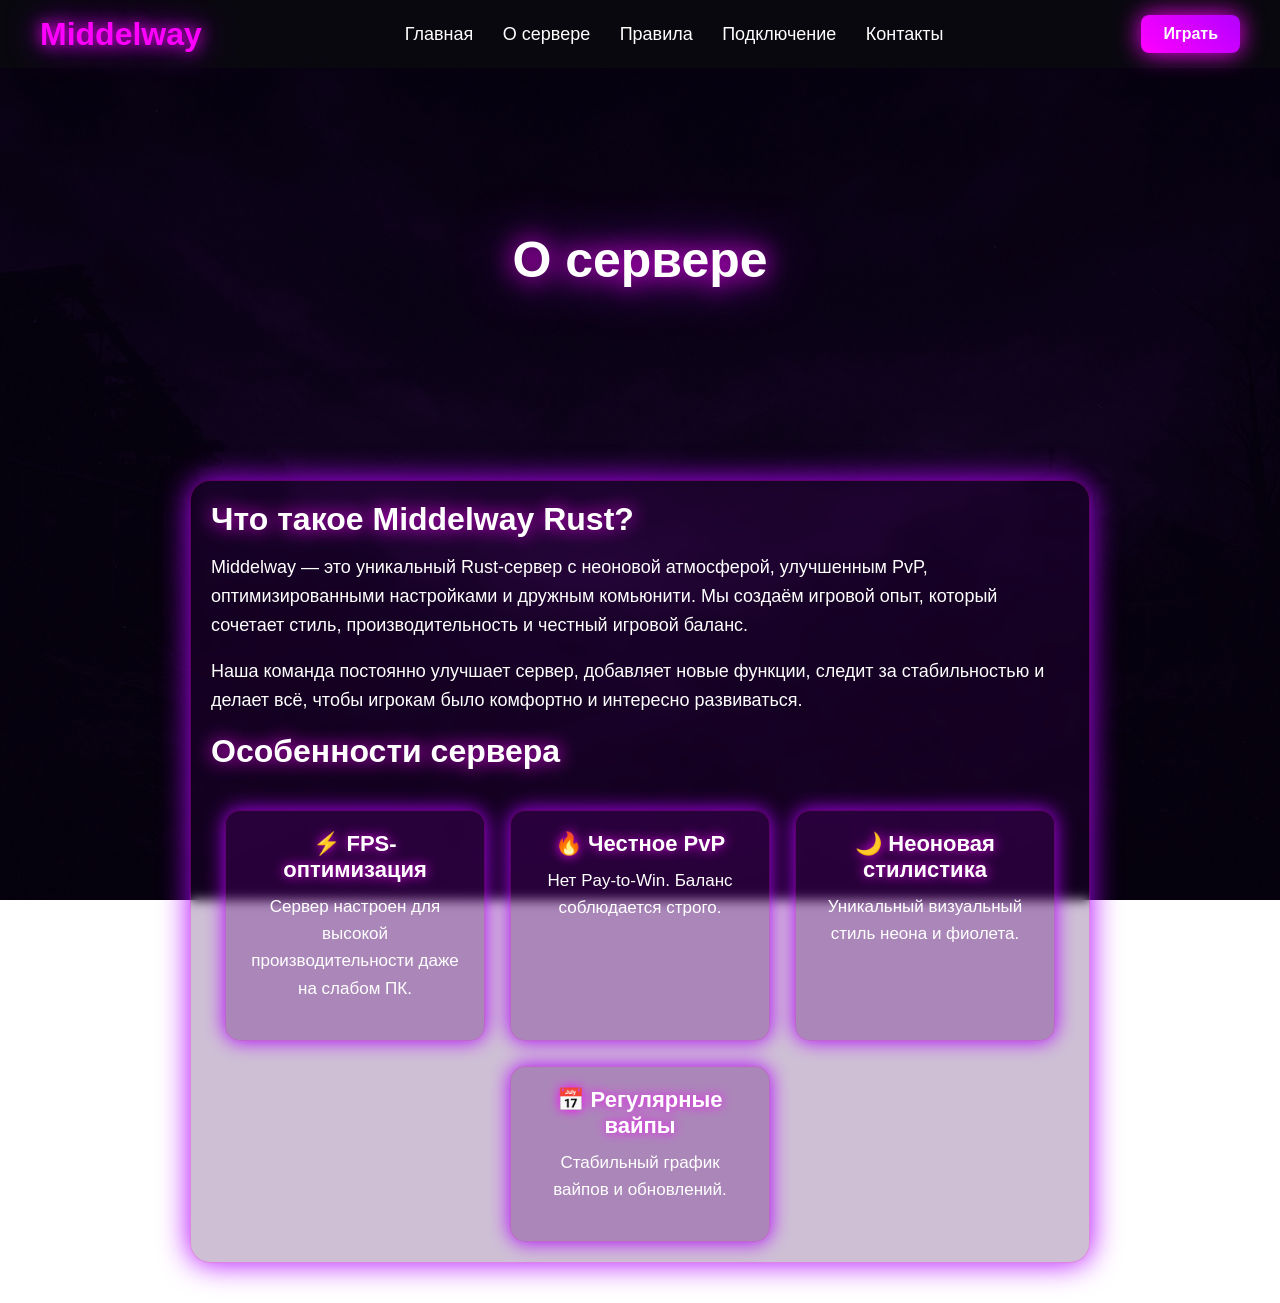
==== about.html @ d52a06a5 "Add files via upload" ====
<!DOCTYPE html>
<html lang="ru">
<head>
<meta charset="UTF-8" />
<meta name="viewport" content="width=device-width, initial-scale=1.0" />
<title>О сервере — Middelway Rust</title>

<style>

* {
    margin: 0;
    padding: 0;
    box-sizing: border-box;
    font-family: "Montserrat", sans-serif;
}

body {
    background: url("images/rust-bg.jpg") center/cover no-repeat fixed;
    color: #fff;
    overflow-x: hidden;
}

body::before {
    content: "";
    position: fixed;
    inset: 0;
    background: rgba(0,0,0,0.55);
    z-index: -1;
}

.header {
    width: 100%;
    padding: 15px 40px;
    display: flex;
    justify-content: space-between;
    align-items: center;
    background: rgba(10, 10, 15, 0.8);
    backdrop-filter: blur(8px);
    position: fixed;
    top: 0;
    z-index: 1000;
}

.logo {
    font-size: 32px;
    font-weight: 700;
    color: #ff00ff;
    text-shadow: 0 0 15px #ff00ff, 0 0 35px #b400ff;
}

#navMenu a {
    margin-left: 25px;
    text-decoration: none;
    color: #fff;
    font-size: 18px;
    transition: 0.3s;
}

#navMenu a:hover {
    color: #ff00ff;
    text-shadow: 0 0 12px #ff00ff;
}

.play-btn {
    padding: 10px 22px;
    background: linear-gradient(45deg, #ff00ff, #b400ff);
    color: #fff;
    border-radius: 8px;
    text-decoration: none;
    font-weight: 700;
    margin-left: 20px;
    transition: 0.3s;
    box-shadow: 0 0 25px #ff00ff;
}

.play-btn:hover {
    background: linear-gradient(45deg, #ff33ff, #cc00ff);
    box-shadow: 0 0 40px #ff00ff;
}

.burger {
    display: none;
    font-size: 32px;
    cursor: pointer;
}

.hero {
    height: 40vh;
    display: flex;
    justify-content: center;
    align-items: center;
    background: transparent;
    margin-top: 80px;
}

.hero h1 {
    font-size: 50px;
    text-shadow: 0 0 25px #ff00ff, 0 0 55px #b400ff;
}

.content {
    max-width: 900px;
    margin: 40px auto;
    padding: 20px;
    background: rgba(60,0,90,0.25);
    border-radius: 20px;
    backdrop-filter: blur(6px);
    border: 1px solid rgba(255,0,255,0.3);
    box-shadow: 0 0 30px #b400ff;
}

.content h2 {
    font-size: 32px;
    margin-bottom: 15px;
    text-shadow: 0 0 18px #ff00ff;
}

.content p {
    font-size: 18px;
    line-height: 1.6;
    margin-bottom: 18px;
}

.features {
    display: flex;
    gap: 25px;
    justify-content: center;
    margin-top: 40px;
    flex-wrap: wrap;
}

.card {
    width: 260px;
    padding: 20px;
    background: rgba(90, 0, 120, 0.3);
    border-radius: 15px;
    border: 1px solid rgba(255,0,255,0.25);
    text-align: center;
    box-shadow: 0 0 20px #b400ff;
    transition: 0.3s;
}

.card:hover {
    box-shadow: 0 0 35px #ff00ff;
    transform: translateY(-5px);
}

.card h3 {
    font-size: 22px;
    margin-bottom: 10px;
    text-shadow: 0 0 12px #ff00ff;
}

.card p {
    font-size: 17px;
}

@media (max-width: 850px) {
    #navMenu { display: none; }
    .burger { display: block; }
}

</style>

<script>
function toggleMenu() {
    const menu = document.getElementById("navMenu");
    menu.style.display = menu.style.display === "flex" ? "none" : "flex";
}
</script>

</head>
<body>

<header class="header">
    <div class="logo">Middelway</div>

    <nav id="navMenu">
    <a href="index.html">Главная</a>
    <a href="about.html">О сервере</a>
    <a href="rules.html">Правила</a>
    <a href="connect.html">Подключение</a>
    <a href="contacts.html">Контакты</a>
</nav>

    <a href="steam://connect/YOUR-IP:PORT" class="play-btn">Играть</a>

    <div class="burger" onclick="toggleMenu()">☰</div>
</header>

<section class="hero">
    <h1>О сервере</h1>
</section>

<div class="content">
    <h2>Что такое Middelway Rust?</h2>
    <p>
        Middelway — это уникальный Rust-сервер с неоновой атмосферой, улучшенным PvP, оптимизированными настройками
        и дружным комьюнити. Мы создаём игровой опыт, который сочетает стиль, производительность и честный игровой баланс.
    </p>

    <p>
        Наша команда постоянно улучшает сервер, добавляет новые функции, следит за стабильностью и делает всё, чтобы
        игрокам было комфортно и интересно развиваться.
    </p>

    <h2>Особенности сервера</h2>

    <div class="features">

        <div class="card">
            <h3>⚡ FPS-оптимизация</h3>
            <p>Сервер настроен для высокой производительности даже на слабом ПК.</p>
        </div>

        <div class="card">
            <h3>🔥 Честное PvP</h3>
            <p>Нет Pay-to-Win. Баланс соблюдается строго.</p>
        </div>

        <div class="card">
            <h3>🌙 Неоновая стилистика</h3>
            <p>Уникальный визуальный стиль неона и фиолета.</p>
        </div>

        <div class="card">
            <h3>📅 Регулярные вайпы</h3>
            <p>Стабильный график вайпов и обновлений.</p>
        </div>

    </div>
</div>

</body>
</html>
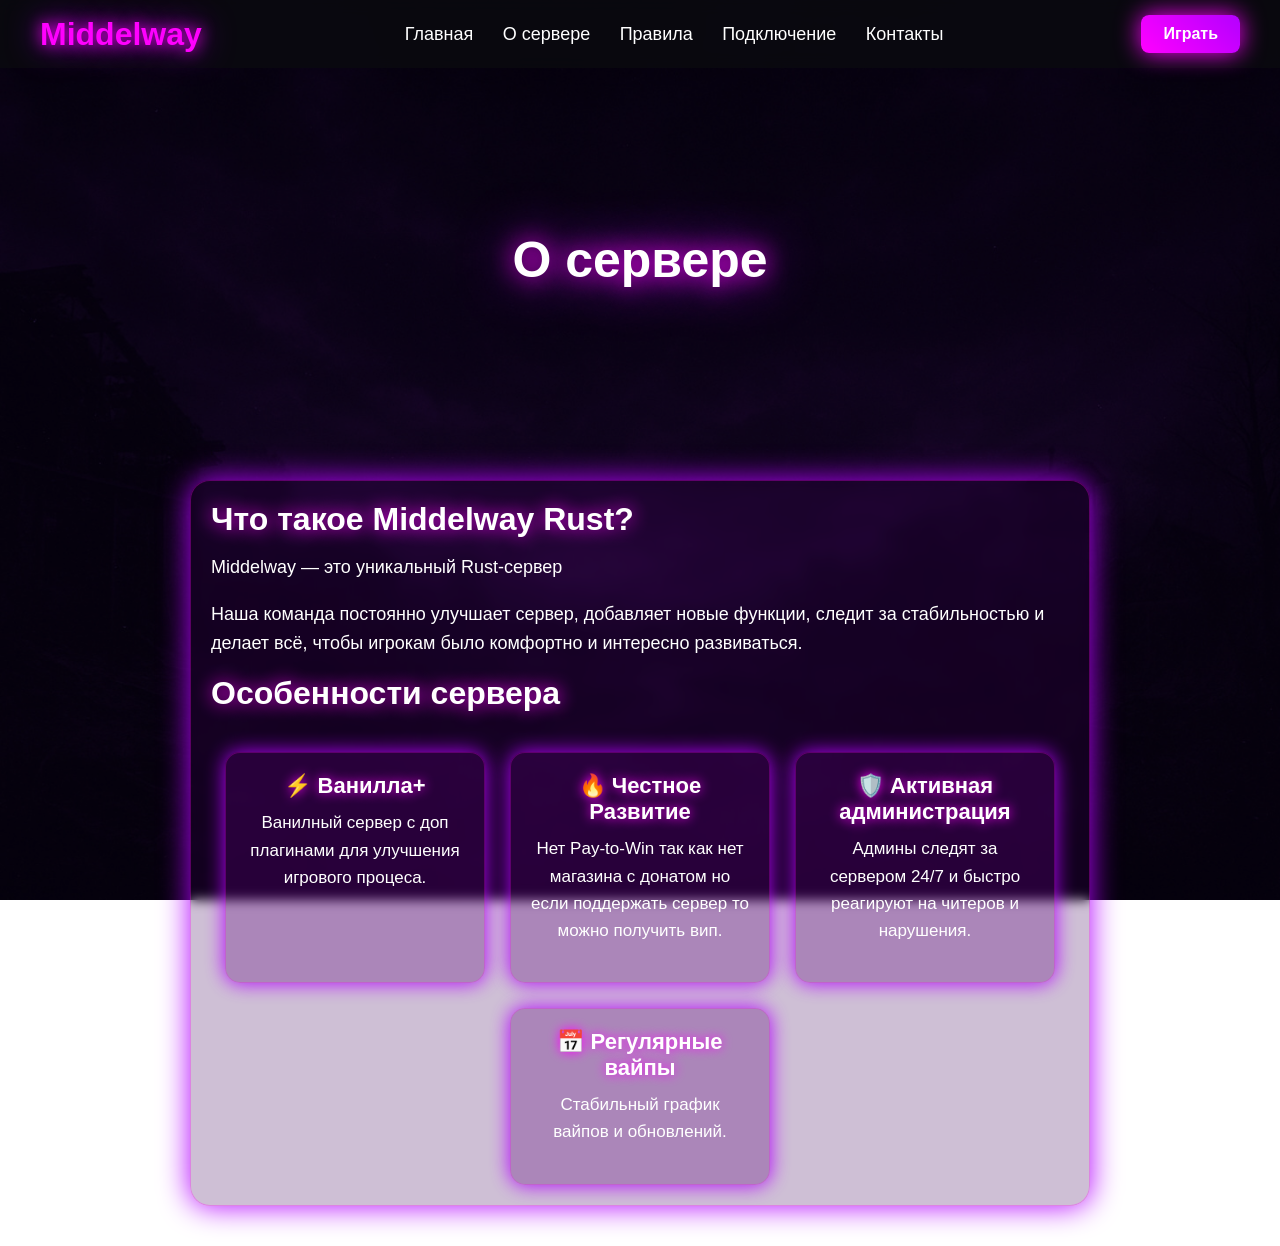
==== commit 066047cc: "Update about.html" ====
--- a/about.html
+++ b/about.html
@@ -6,7 +6,6 @@
 <title>О сервере — Middelway Rust</title>
 
 <style>
-
 * {
     margin: 0;
     padding: 0;
@@ -71,6 +70,9 @@
     margin-left: 20px;
     transition: 0.3s;
     box-shadow: 0 0 25px #ff00ff;
+    cursor: pointer;
+    border: none;
+    display: inline-block;
 }
 
 .play-btn:hover {
@@ -159,7 +161,6 @@
     #navMenu { display: none; }
     .burger { display: block; }
 }
-
 </style>
 
 <script>
@@ -167,6 +168,10 @@
     const menu = document.getElementById("navMenu");
     menu.style.display = menu.style.display === "flex" ? "none" : "flex";
 }
+
+function playRust() {
+    window.location.href = "steam://run/252490//+connect%20195.60.166.169:28015";
+}
 </script>
 
 </head>
@@ -176,14 +181,14 @@
     <div class="logo">Middelway</div>
 
     <nav id="navMenu">
-    <a href="index.html">Главная</a>
-    <a href="about.html">О сервере</a>
-    <a href="rules.html">Правила</a>
-    <a href="connect.html">Подключение</a>
-    <a href="contacts.html">Контакты</a>
-</nav>
-
-    <a href="steam://connect/YOUR-IP:PORT" class="play-btn">Играть</a>
+        <a href="index.html">Главная</a>
+        <a href="about.html">О сервере</a>
+        <a href="rules.html">Правила</a>
+        <a href="connect.html">Подключение</a>
+        <a href="contacts.html">Контакты</a>
+    </nav>
+
+    <a onclick="playRust()" class="play-btn">Играть</a>
 
     <div class="burger" onclick="toggleMenu()">☰</div>
 </header>
@@ -195,8 +200,7 @@
 <div class="content">
     <h2>Что такое Middelway Rust?</h2>
     <p>
-        Middelway — это уникальный Rust-сервер с неоновой атмосферой, улучшенным PvP, оптимизированными настройками
-        и дружным комьюнити. Мы создаём игровой опыт, который сочетает стиль, производительность и честный игровой баланс.
+        Middelway — это уникальный Rust-сервер
     </p>
 
     <p>
@@ -209,18 +213,18 @@
     <div class="features">
 
         <div class="card">
-            <h3>⚡ FPS-оптимизация</h3>
-            <p>Сервер настроен для высокой производительности даже на слабом ПК.</p>
-        </div>
-
-        <div class="card">
-            <h3>🔥 Честное PvP</h3>
-            <p>Нет Pay-to-Win. Баланс соблюдается строго.</p>
-        </div>
-
-        <div class="card">
-            <h3>🌙 Неоновая стилистика</h3>
-            <p>Уникальный визуальный стиль неона и фиолета.</p>
+            <h3>⚡ Ванилла+</h3>
+            <p>Ванилный сервер с доп плагинами для улучшения игрового процеса.</p>
+        </div>
+
+        <div class="card">
+            <h3>🔥 Честное Развитие</h3>
+            <p>Нет Pay-to-Win так как нет магазина с донатом но если поддержать сервер то можно получить вип.</p>
+        </div>
+
+        <div class="card">
+            <h3>🛡️ Активная администрация</h3>
+            <p>Админы следят за сервером 24/7 и быстро реагируют на читеров и нарушения.</p>
         </div>
 
         <div class="card">
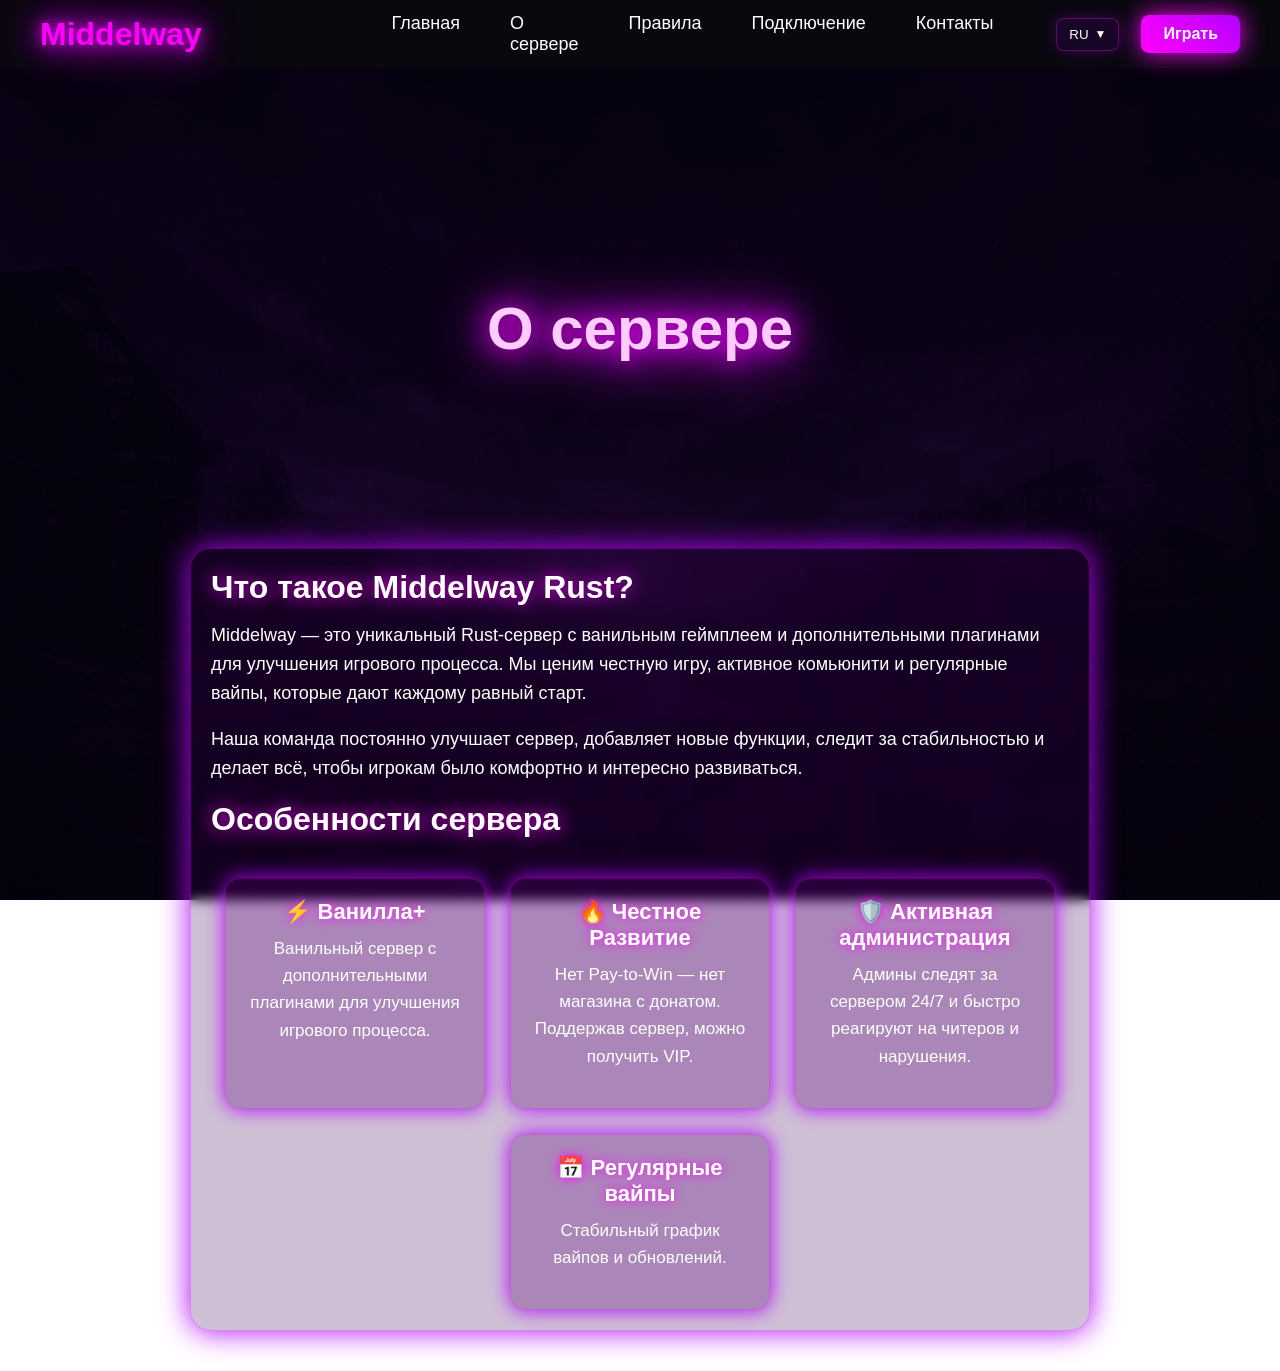
==== commit e96a9f5d: "Add files via upload" ====
--- a/about.html
+++ b/about.html
@@ -1,239 +1,166 @@
-<!DOCTYPE html>
-<html lang="ru">
-<head>
-<meta charset="UTF-8" />
-<meta name="viewport" content="width=device-width, initial-scale=1.0" />
-<title>О сервере — Middelway Rust</title>
-
-<style>
-* {
-    margin: 0;
-    padding: 0;
-    box-sizing: border-box;
-    font-family: "Montserrat", sans-serif;
-}
-
-body {
-    background: url("images/rust-bg.jpg") center/cover no-repeat fixed;
-    color: #fff;
-    overflow-x: hidden;
-}
-
-body::before {
-    content: "";
-    position: fixed;
-    inset: 0;
-    background: rgba(0,0,0,0.55);
-    z-index: -1;
-}
-
-.header {
-    width: 100%;
-    padding: 15px 40px;
-    display: flex;
-    justify-content: space-between;
-    align-items: center;
-    background: rgba(10, 10, 15, 0.8);
-    backdrop-filter: blur(8px);
-    position: fixed;
-    top: 0;
-    z-index: 1000;
-}
-
-.logo {
-    font-size: 32px;
-    font-weight: 700;
-    color: #ff00ff;
-    text-shadow: 0 0 15px #ff00ff, 0 0 35px #b400ff;
-}
-
-#navMenu a {
-    margin-left: 25px;
-    text-decoration: none;
-    color: #fff;
-    font-size: 18px;
-    transition: 0.3s;
-}
-
-#navMenu a:hover {
-    color: #ff00ff;
-    text-shadow: 0 0 12px #ff00ff;
-}
-
-.play-btn {
-    padding: 10px 22px;
-    background: linear-gradient(45deg, #ff00ff, #b400ff);
-    color: #fff;
-    border-radius: 8px;
-    text-decoration: none;
-    font-weight: 700;
-    margin-left: 20px;
-    transition: 0.3s;
-    box-shadow: 0 0 25px #ff00ff;
-    cursor: pointer;
-    border: none;
-    display: inline-block;
-}
-
-.play-btn:hover {
-    background: linear-gradient(45deg, #ff33ff, #cc00ff);
-    box-shadow: 0 0 40px #ff00ff;
-}
-
-.burger {
-    display: none;
-    font-size: 32px;
-    cursor: pointer;
-}
-
-.hero {
-    height: 40vh;
-    display: flex;
-    justify-content: center;
-    align-items: center;
-    background: transparent;
-    margin-top: 80px;
-}
-
-.hero h1 {
-    font-size: 50px;
-    text-shadow: 0 0 25px #ff00ff, 0 0 55px #b400ff;
-}
-
-.content {
-    max-width: 900px;
-    margin: 40px auto;
-    padding: 20px;
-    background: rgba(60,0,90,0.25);
-    border-radius: 20px;
-    backdrop-filter: blur(6px);
-    border: 1px solid rgba(255,0,255,0.3);
-    box-shadow: 0 0 30px #b400ff;
-}
-
-.content h2 {
-    font-size: 32px;
-    margin-bottom: 15px;
-    text-shadow: 0 0 18px #ff00ff;
-}
-
-.content p {
-    font-size: 18px;
-    line-height: 1.6;
-    margin-bottom: 18px;
-}
-
-.features {
-    display: flex;
-    gap: 25px;
-    justify-content: center;
-    margin-top: 40px;
-    flex-wrap: wrap;
-}
-
-.card {
-    width: 260px;
-    padding: 20px;
-    background: rgba(90, 0, 120, 0.3);
-    border-radius: 15px;
-    border: 1px solid rgba(255,0,255,0.25);
-    text-align: center;
-    box-shadow: 0 0 20px #b400ff;
-    transition: 0.3s;
-}
-
-.card:hover {
-    box-shadow: 0 0 35px #ff00ff;
-    transform: translateY(-5px);
-}
-
-.card h3 {
-    font-size: 22px;
-    margin-bottom: 10px;
-    text-shadow: 0 0 12px #ff00ff;
-}
-
-.card p {
-    font-size: 17px;
-}
-
-@media (max-width: 850px) {
-    #navMenu { display: none; }
-    .burger { display: block; }
-}
-</style>
-
-<script>
-function toggleMenu() {
-    const menu = document.getElementById("navMenu");
-    menu.style.display = menu.style.display === "flex" ? "none" : "flex";
-}
-
-function playRust() {
-    window.location.href = "steam://run/252490//+connect%20195.60.166.169:28015";
-}
-</script>
-
-</head>
-<body>
-
-<header class="header">
-    <div class="logo">Middelway</div>
-
-    <nav id="navMenu">
-        <a href="index.html">Главная</a>
-        <a href="about.html">О сервере</a>
-        <a href="rules.html">Правила</a>
-        <a href="connect.html">Подключение</a>
-        <a href="contacts.html">Контакты</a>
-    </nav>
-
-    <a onclick="playRust()" class="play-btn">Играть</a>
-
-    <div class="burger" onclick="toggleMenu()">☰</div>
-</header>
-
-<section class="hero">
-    <h1>О сервере</h1>
-</section>
-
-<div class="content">
-    <h2>Что такое Middelway Rust?</h2>
-    <p>
-        Middelway — это уникальный Rust-сервер
-    </p>
-
-    <p>
-        Наша команда постоянно улучшает сервер, добавляет новые функции, следит за стабильностью и делает всё, чтобы
-        игрокам было комфортно и интересно развиваться.
-    </p>
-
-    <h2>Особенности сервера</h2>
-
-    <div class="features">
-
-        <div class="card">
-            <h3>⚡ Ванилла+</h3>
-            <p>Ванилный сервер с доп плагинами для улучшения игрового процеса.</p>
-        </div>
-
-        <div class="card">
-            <h3>🔥 Честное Развитие</h3>
-            <p>Нет Pay-to-Win так как нет магазина с донатом но если поддержать сервер то можно получить вип.</p>
-        </div>
-
-        <div class="card">
-            <h3>🛡️ Активная администрация</h3>
-            <p>Админы следят за сервером 24/7 и быстро реагируют на читеров и нарушения.</p>
-        </div>
-
-        <div class="card">
-            <h3>📅 Регулярные вайпы</h3>
-            <p>Стабильный график вайпов и обновлений.</p>
-        </div>
-
-    </div>
-</div>
-
-</body>
-</html>
+<!DOCTYPE html>
+<html lang="ru">
+<head>
+<meta charset="UTF-8" />
+<meta name="viewport" content="width=device-width, initial-scale=1.0" />
+<title>О сервере — Middelway Rust</title>
+<link rel="stylesheet" href="style.css" />
+<style>
+.hero {
+    height: 40vh;
+    display: flex;
+    justify-content: center;
+    align-items: center;
+    background: transparent;
+    margin-top: 80px;
+}
+.header-right { display: flex; align-items: center; gap: 10px; }
+.content {
+    max-width: 900px;
+    margin: 40px auto;
+    padding: 20px;
+    background: rgba(60,0,90,0.25);
+    border-radius: 20px;
+    backdrop-filter: blur(6px);
+    border: 1px solid rgba(255,0,255,0.3);
+    box-shadow: 0 0 30px #b400ff;
+}
+.content h2 { font-size: 32px; margin-bottom: 15px; text-shadow: 0 0 18px #ff00ff; }
+.content p { font-size: 18px; line-height: 1.6; margin-bottom: 18px; }
+.features { display: flex; gap: 25px; justify-content: center; margin-top: 40px; flex-wrap: wrap; }
+.card {
+    width: 260px; padding: 20px;
+    background: rgba(90, 0, 120, 0.3);
+    border-radius: 15px;
+    border: 1px solid rgba(255,0,255,0.25);
+    text-align: center;
+    box-shadow: 0 0 20px #b400ff;
+    transition: 0.3s;
+}
+.card:hover { box-shadow: 0 0 35px #ff00ff; transform: translateY(-5px); }
+.card h3 { font-size: 22px; margin-bottom: 10px; text-shadow: 0 0 12px #ff00ff; }
+.card p { font-size: 17px; }
+</style>
+</head>
+<body>
+
+<header class="header">
+    <div class="logo">Middelway</div>
+    <nav id="navMenu">
+        <a href="index.html" id="nav-home">Главная</a>
+        <a href="about.html" id="nav-about">О сервере</a>
+        <a href="rules.html" id="nav-rules">Правила</a>
+        <a href="connect.html" id="nav-connect">Подключение</a>
+        <a href="contacts.html" id="nav-contacts">Контакты</a>
+    </nav>
+    <div class="header-right">
+        <div class="lang-dropdown">
+            <button class="lang-current" onclick="toggleLangMenu()">
+                <span id="current-lang-label">RU</span>
+                <span class="lang-arrow">▼</span>
+            </button>
+            <div class="lang-menu">
+                <button class="lang-option" onclick="setLanguage('ru')">Русский</button>
+                <button class="lang-option" onclick="setLanguage('en')">English</button>
+            </div>
+        </div>
+        <a onclick="playRust()" class="play-btn" id="play-btn-text">Играть</a>
+    </div>
+    <div class="burger" onclick="toggleMenu()">☰</div>
+</header>
+
+<section class="hero">
+    <h1 id="page-title">О сервере</h1>
+</section>
+
+<div class="content">
+    <h2 id="section1-title">Что такое Middelway Rust?</h2>
+    <p id="section1-p1">Middelway — это уникальный Rust-сервер с ванильным геймплеем и дополнительными плагинами для улучшения игрового процесса. Мы ценим честную игру, активное комьюнити и регулярные вайпы, которые дают каждому равный старт.</p>
+    <p id="section1-p2">Наша команда постоянно улучшает сервер, добавляет новые функции, следит за стабильностью и делает всё, чтобы игрокам было комфортно и интересно развиваться.</p>
+    <h2 id="section2-title">Особенности сервера</h2>
+    <div class="features">
+        <div class="card"><h3 id="card1-title">⚡ Ванилла+</h3><p id="card1-text">Ванильный сервер с дополнительными плагинами для улучшения игрового процесса.</p></div>
+        <div class="card"><h3 id="card2-title">🔥 Честное Развитие</h3><p id="card2-text">Нет Pay-to-Win — нет магазина с донатом. Поддержав сервер, можно получить VIP.</p></div>
+        <div class="card"><h3 id="card3-title">🛡️ Активная администрация</h3><p id="card3-text">Админы следят за сервером 24/7 и быстро реагируют на читеров и нарушения.</p></div>
+        <div class="card"><h3 id="card4-title">📅 Регулярные вайпы</h3><p id="card4-text">Стабильный график вайпов и обновлений.</p></div>
+    </div>
+</div>
+
+<script>
+function toggleMenu() {
+    const menu = document.getElementById("navMenu");
+    menu.style.display = menu.style.display === "flex" ? "none" : "flex";
+}
+function playRust() {
+    window.location.href = "steam://run/252490//+connect%20195.60.166.169:28015";
+}
+function toggleLangMenu() {
+    document.querySelector(".lang-dropdown").classList.toggle("open");
+}
+document.addEventListener("click", function (e) {
+    const dropdown = document.querySelector(".lang-dropdown");
+    if (dropdown && !dropdown.contains(e.target)) dropdown.classList.remove("open");
+});
+
+const translations = {
+    ru: {
+        currentLang: "RU", playBtn: "Играть",
+        navHome: "Главная", navAbout: "О сервере", navRules: "Правила", navConnect: "Подключение", navContacts: "Контакты",
+        pageTitle: "О сервере",
+        section1Title: "Что такое Middelway Rust?",
+        section1p1: "Middelway — это уникальный Rust-сервер с ванильным геймплеем и дополнительными плагинами для улучшения игрового процесса. Мы ценим честную игру, активное комьюнити и регулярные вайпы, которые дают каждому равный старт.",
+        section1p2: "Наша команда постоянно улучшает сервер, добавляет новые функции, следит за стабильностью и делает всё, чтобы игрокам было комфортно и интересно развиваться.",
+        section2Title: "Особенности сервера",
+        card1Title: "⚡ Ванилла+", card1Text: "Ванильный сервер с дополнительными плагинами для улучшения игрового процесса.",
+        card2Title: "🔥 Честное Развитие", card2Text: "Нет Pay-to-Win — нет магазина с донатом. Поддержав сервер, можно получить VIP.",
+        card3Title: "🛡️ Активная администрация", card3Text: "Админы следят за сервером 24/7 и быстро реагируют на читеров и нарушения.",
+        card4Title: "📅 Регулярные вайпы", card4Text: "Стабильный график вайпов и обновлений."
+    },
+    en: {
+        currentLang: "EN", playBtn: "Play",
+        navHome: "Home", navAbout: "About", navRules: "Rules", navConnect: "Connect", navContacts: "Contacts",
+        pageTitle: "About Server",
+        section1Title: "What is Middelway Rust?",
+        section1p1: "Middelway is a unique Rust server with vanilla gameplay and additional plugins to enhance the experience. We value fair play, an active community, and regular wipes that give everyone an equal start.",
+        section1p2: "Our team constantly improves the server, adds new features, monitors stability, and does everything to make the game comfortable and exciting for all players.",
+        section2Title: "Server Features",
+        card1Title: "⚡ Vanilla+", card1Text: "Vanilla server with extra plugins to improve the gameplay experience.",
+        card2Title: "🔥 Fair Progression", card2Text: "No Pay-to-Win — no donation shop. Support the server and receive VIP status.",
+        card3Title: "🛡️ Active Admins", card3Text: "Admins monitor the server 24/7 and react quickly to cheaters and violations.",
+        card4Title: "📅 Regular Wipes", card4Text: "Stable wipe and update schedule."
+    }
+};
+
+let currentLang = localStorage.getItem("site-lang") || "ru";
+
+function setLanguage(lang) {
+    currentLang = lang;
+    localStorage.setItem("site-lang", lang);
+    const t = translations[lang];
+    document.getElementById("current-lang-label").textContent = t.currentLang;
+    document.getElementById("play-btn-text").textContent = t.playBtn;
+    document.getElementById("nav-home").textContent = t.navHome;
+    document.getElementById("nav-about").textContent = t.navAbout;
+    document.getElementById("nav-rules").textContent = t.navRules;
+    document.getElementById("nav-connect").textContent = t.navConnect;
+    document.getElementById("nav-contacts").textContent = t.navContacts;
+    document.getElementById("page-title").textContent = t.pageTitle;
+    document.getElementById("section1-title").textContent = t.section1Title;
+    document.getElementById("section1-p1").textContent = t.section1p1;
+    document.getElementById("section1-p2").textContent = t.section1p2;
+    document.getElementById("section2-title").textContent = t.section2Title;
+    document.getElementById("card1-title").textContent = t.card1Title;
+    document.getElementById("card1-text").textContent = t.card1Text;
+    document.getElementById("card2-title").textContent = t.card2Title;
+    document.getElementById("card2-text").textContent = t.card2Text;
+    document.getElementById("card3-title").textContent = t.card3Title;
+    document.getElementById("card3-text").textContent = t.card3Text;
+    document.getElementById("card4-title").textContent = t.card4Title;
+    document.getElementById("card4-text").textContent = t.card4Text;
+    document.querySelector(".lang-dropdown").classList.remove("open");
+}
+
+setLanguage(currentLang);
+</script>
+</body>
+</html>
--- a/style.css
+++ b/style.css
@@ -0,0 +1,852 @@
+/* ===== СБРОС ===== */
+* {
+    margin: 0;
+    padding: 0;
+    box-sizing: border-box;
+    font-family: "Montserrat", sans-serif;
+}
+
+/* ===== ГЛОБАЛЬНЫЙ ФОН ===== */
+body {
+    background: url("images/rust-bg.jpg") center/cover no-repeat fixed;
+    color: #fff;
+    overflow-x: hidden;
+}
+
+/* ===== ГЛОБАЛЬНОЕ ЗАТЕМНЕНИЕ НА ВСЮ СТРАНИЦУ ===== */
+body::before {
+    content: "";
+    position: fixed;
+    inset: 0;
+    background: rgba(0, 0, 0, 0.55);
+    z-index: -1;
+    pointer-events: none;
+}
+
+/* ===== HEADER ===== */
+.header {
+    width: 100%;
+    padding: 15px 40px;
+    display: flex;
+    justify-content: space-between;
+    align-items: center;
+    background: rgba(10, 10, 15, 0.8);
+    backdrop-filter: blur(8px);
+    position: fixed;
+    top: 0;
+    z-index: 1000;
+}
+
+/* ЛОГО */
+.logo {
+    font-size: 32px;
+    font-weight: 700;
+    color: #ff00ff;
+    text-shadow: 0 0 15px #ff00ff, 0 0 35px #b400ff, 0 0 55px #ff00ff;
+}
+
+/* ===== NAV ===== */
+#navMenu a {
+    margin-left: 25px;
+    text-decoration: none;
+    color: #fff;
+    font-size: 18px;
+    transition: 0.3s;
+}
+
+#navMenu a:hover {
+    color: #ff00ff;
+    text-shadow: 0 0 10px #ff00ff;
+}
+
+/* Кнопка Играть */
+.play-btn {
+    padding: 10px 22px;
+    background: linear-gradient(45deg, #ff00ff, #b400ff);
+    color: #fff;
+    border-radius: 8px;
+    text-decoration: none;
+    font-weight: 700;
+    margin-left: 20px;
+    transition: 0.3s;
+    box-shadow: 0 0 25px #ff00ff;
+    cursor: pointer;
+}
+
+.play-btn:hover {
+    background: linear-gradient(45deg, #ff33ff, #cc00ff);
+    box-shadow: 0 0 40px #ff00ff;
+}
+
+/* ===== LANGUAGE DROPDOWN ===== */
+.lang-dropdown {
+    position: relative;
+    margin-left: 15px;
+}
+
+.lang-current {
+    display: flex;
+    align-items: center;
+    gap: 8px;
+    padding: 10px 14px;
+    background: rgba(70, 0, 110, 0.25);
+    border: 1px solid rgba(255, 0, 255, 0.35);
+    color: #fff;
+    border-radius: 8px;
+    cursor: pointer;
+    box-shadow: 0 0 15px rgba(180, 0, 255, 0.25);
+    transition: 0.3s;
+}
+
+.lang-current:hover {
+    background: linear-gradient(45deg, #ff00ff, #b400ff);
+    box-shadow: 0 0 20px #ff00ff;
+}
+
+.lang-arrow {
+    font-size: 12px;
+    transition: transform 0.3s ease;
+}
+
+.lang-dropdown.open .lang-arrow {
+    transform: rotate(180deg);
+}
+
+.lang-menu {
+    position: absolute;
+    top: calc(100% + 8px);
+    right: 0;
+    min-width: 150px;
+    display: none;
+    flex-direction: column;
+    background: rgba(10, 10, 15, 0.95);
+    border: 1px solid rgba(255, 0, 255, 0.35);
+    border-radius: 10px;
+    overflow: hidden;
+    box-shadow: 0 0 20px rgba(255, 0, 255, 0.25);
+    backdrop-filter: blur(8px);
+    z-index: 1200;
+}
+
+.lang-dropdown.open .lang-menu {
+    display: flex;
+}
+
+.lang-option {
+    padding: 12px 14px;
+    background: transparent;
+    border: none;
+    color: #fff;
+    text-align: left;
+    cursor: pointer;
+    transition: 0.3s;
+    font-size: 16px;
+}
+
+.lang-option:hover {
+    background: rgba(255, 0, 255, 0.18);
+    color: #ffccff;
+}
+
+/* ===== БУРГЕР ===== */
+.burger {
+    display: none;
+    font-size: 32px;
+    cursor: pointer;
+    margin-left: 15px;
+}
+
+/* ===== HERO ===== */
+.hero {
+    height: 250px;
+    background: transparent;
+    display: flex;
+    flex-direction: column;
+    justify-content: center;
+    align-items: center;
+    text-align: center;
+    position: relative;
+}
+
+.hero h1 {
+    z-index: 2;
+    font-size: 60px;
+    color: #ffccff;
+    text-shadow:
+        0 0 25px #ff00ff,
+        0 0 45px #b400ff,
+        0 0 70px #ff00ff;
+}
+
+.sub {
+    z-index: 2;
+    margin-top: 10px;
+    font-size: 22px;
+    color: #ffb7ff;
+    text-shadow: 0 0 15px #ff00ff;
+}
+
+/* Кнопка */
+.btn {
+    z-index: 2;
+    margin-top: 25px;
+    padding: 12px 30px;
+    background: rgba(255, 0, 255, 0.15);
+    border: 2px solid #ff00ff;
+    color: #ff00ff;
+    font-size: 20px;
+    border-radius: 10px;
+    transition: 0.3s;
+    box-shadow: 0 0 15px #8a00ff inset;
+}
+
+.btn:hover {
+    background: #ff00ff;
+    color: #000;
+    box-shadow:
+        0 0 20px #ff00ff,
+        0 0 35px #b400ff,
+        0 0 60px #ff00ff;
+}
+
+/* ===== INFO ===== */
+.info {
+    display: flex;
+    justify-content: center;
+    gap: 25px;
+    padding: 80px 20px;
+}
+
+.info-card {
+    width: 260px;
+    padding: 20px;
+    background: rgba(70, 0, 110, 0.25);
+    backdrop-filter: blur(6px);
+    border-radius: 15px;
+    border: 1px solid rgba(255, 0, 255, 0.35);
+    text-align: center;
+    box-shadow: 0 0 25px #b400ff;
+}
+
+.info-card h3 {
+    font-size: 22px;
+    margin-bottom: 10px;
+    text-shadow: 0 0 10px #ff00ff;
+}
+
+.info-card p {
+    font-size: 20px;
+}
+
+/* ===== SERVER INFO PANEL ===== */
+.server-info {
+    margin-top: 120px;
+    width: 90%;
+    max-width: 900px;
+    margin-left: auto;
+    margin-right: auto;
+    padding: 25px 30px;
+    background: rgba(70, 0, 110, 0.25);
+    backdrop-filter: blur(6px);
+    border: 1px solid rgba(255, 0, 255, 0.35);
+    border-radius: 15px;
+    box-shadow: 0 0 25px #b400ff;
+    display: flex;
+    flex-wrap: wrap;
+    justify-content: space-between;
+    gap: 15px;
+}
+
+.info-line {
+    display: flex;
+    gap: 10px;
+    font-size: 20px;
+    align-items: center;
+}
+
+.info-title {
+    font-weight: 700;
+    color: #ff99ff;
+    text-shadow: 0 0 10px #ff00ff;
+}
+
+.info-value {
+    color: #ffffff;
+}
+
+/* ===== NEWS ===== */
+.news-section {
+    width: 90%;
+    max-width: 1200px;
+    margin: 50px auto 0;
+    text-align: center;
+}
+
+.news-section h2 {
+    font-size: 42px;
+    margin-bottom: 35px;
+    color: #ffccff;
+    text-shadow:
+        0 0 25px #ff00ff,
+        0 0 45px #b400ff,
+        0 0 70px #ff00ff;
+}
+
+.news-container {
+    display: flex;
+    justify-content: center;
+    gap: 30px;
+    flex-wrap: wrap;
+}
+
+.news-card {
+    width: 320px;
+    padding: 25px;
+    background: rgba(70, 0, 110, 0.25);
+    backdrop-filter: blur(6px);
+    border-radius: 15px;
+    border: 1px solid rgba(255, 0, 255, 0.35);
+    box-shadow: 0 0 25px #b400ff;
+    text-align: left;
+    transition: 0.3s;
+}
+
+.news-card:hover {
+    transform: translateY(-5px);
+    box-shadow: 0 0 35px #ff00ff;
+}
+
+.news-card h3 {
+    font-size: 24px;
+    margin-bottom: 15px;
+    text-shadow: 0 0 12px #ff00ff;
+}
+
+.news-card p {
+    font-size: 18px;
+    line-height: 1.6;
+}
+
+/* ===== ТОП ИГРОКОВ ===== */
+.top-stats {
+    padding: 90px 20px 80px;
+    text-align: center;
+}
+
+.top-stats h2 {
+    font-size: 42px;
+    margin-bottom: 40px;
+    color: #ffccff;
+    text-shadow: 
+        0 0 25px #ff00ff,
+        0 0 45px #b400ff,
+        0 0 70px #ff00ff;
+}
+
+.tops-container {
+    display: flex;
+    justify-content: center;
+    gap: 30px;
+    flex-wrap: wrap;
+}
+
+.top-card {
+    width: 320px;
+    padding: 25px;
+    background: rgba(70, 0, 110, 0.25);
+    backdrop-filter: blur(6px);
+    border-radius: 15px;
+    border: 1px solid rgba(255, 0, 255, 0.35);
+    box-shadow: 0 0 25px #b400ff;
+    text-align: left;
+}
+
+.top-card h3 {
+    font-size: 24px;
+    margin-bottom: 15px;
+    text-shadow: 0 0 12px #ff00ff;
+}
+
+.top-card ul {
+    list-style: none;
+    font-size: 18px;
+    line-height: 1.7;
+}
+
+.top-card li {
+    padding: 5px 0;
+    border-bottom: 1px solid rgba(255, 0, 255, 0.2);
+}
+
+.top-card li:last-child {
+    border-bottom: none;
+}
+
+/* ===== DONATE GOAL ===== */
+.donate-goal {
+    width: 90%;
+    max-width: 1000px;
+    margin: 50px auto 0;
+    text-align: center;
+}
+
+.donate-goal h2 {
+    font-size: 42px;
+    margin-bottom: 30px;
+    color: #ffccff;
+    text-shadow:
+        0 0 25px #ff00ff,
+        0 0 45px #b400ff,
+        0 0 70px #ff00ff;
+}
+
+.donate-card {
+    padding: 30px;
+    background: rgba(70, 0, 110, 0.25);
+    backdrop-filter: blur(6px);
+    border-radius: 15px;
+    border: 1px solid rgba(255, 0, 255, 0.35);
+    box-shadow: 0 0 25px #b400ff;
+    transition: 0.3s;
+}
+
+.donate-card:hover {
+    transform: translateY(-5px);
+    box-shadow: 0 0 35px #ff00ff;
+}
+
+.donate-text {
+    font-size: 24px;
+    margin-bottom: 20px;
+    color: #fff;
+    text-shadow: 0 0 10px #ff00ff;
+}
+
+#donate-current,
+#donate-goal {
+    color: #ffccff;
+    font-weight: 700;
+}
+
+.progress-bar {
+    width: 100%;
+    height: 26px;
+    background: rgba(20, 0, 35, 0.9);
+    border-radius: 999px;
+    overflow: hidden;
+    border: 1px solid rgba(255, 0, 255, 0.35);
+    box-shadow: inset 0 0 15px rgba(180, 0, 255, 0.35);
+}
+
+.progress-fill {
+    height: 100%;
+    width: 0%;
+    border-radius: 999px;
+    background: linear-gradient(90deg, #ff00ff, #b400ff);
+    box-shadow:
+        0 0 15px #ff00ff,
+        0 0 30px #b400ff;
+    transition: width 0.8s ease;
+}
+
+.progress-percent {
+    margin-top: 15px;
+    font-size: 22px;
+    color: #ffb7ff;
+    text-shadow: 0 0 10px #ff00ff;
+}
+
+/* ===== ADAPTIVE ===== */
+@media (max-width: 850px) {
+    #navMenu {
+        display: none;
+        position: absolute;
+        top: 70px;
+        right: 40px;
+        background: rgba(0,0,0,0.85);
+        padding: 15px;
+        border-radius: 10px;
+        flex-direction: column;
+        gap: 10px;
+        width: 180px;
+    }
+
+    .burger {
+        display: block;
+    }
+
+    .info {
+        flex-direction: column;
+        align-items: center;
+    }
+
+    .hero h1 {
+        font-size: 44px;
+    }
+
+    .btn {
+        font-size: 18px;
+    }
+
+    .top-stats h2 {
+        font-size: 32px;
+    }
+
+    .top-card {
+        width: 90%;
+    }
+
+    .news-section h2 {
+        font-size: 32px;
+    }
+
+    .news-card {
+        width: 90%;
+    }
+
+    .donate-goal h2 {
+        font-size: 32px;
+    }
+
+    .donate-text {
+        font-size: 20px;
+    }
+
+    .progress-percent {
+        font-size: 18px;
+    }
+
+    .lang-dropdown {
+        margin-left: 10px;
+    }
+
+    .lang-current {
+        padding: 8px 12px;
+    }
+
+    .lang-menu {
+        right: auto;
+        left: 0;
+    }
+}
+/* правый блок в header */
+.header {
+    display: flex;
+    align-items: center;
+}
+
+/* меню по центру */
+#navMenu {
+    margin-left: 40px;
+}
+
+/* кнопка играть */
+.play-btn {
+    order: 2;
+    margin-left: 12px;
+}
+
+/* язык перед кнопкой */
+.lang-dropdown {
+    order: 1;
+    margin-left: auto;
+}
+
+/* бургер справа */
+.burger {
+    order: 3;
+    margin-left: 12px;
+}
+/* центрируем меню */
+#navMenu {
+    position: absolute;
+    left: 50%;
+    transform: translateX(-50%);
+    display: flex;
+    gap: 25px;
+}
+
+/* чтобы header корректно работал */
+.header {
+    position: relative;
+    display: flex;
+    align-items: center;
+}
+
+/* правый блок (язык + играть + бургер) */
+.lang-dropdown {
+    margin-left: auto;
+    order: 1;
+}
+
+.play-btn {
+    order: 2;
+    margin-left: 12px;
+}
+
+.burger {
+    order: 3;
+    margin-left: 12px;
+}
+/* ===== ДОБАВЛЕНО: как на главной ===== */
+
+#navMenu {
+    flex: 1;
+    display: flex;
+    justify-content: center;
+}
+
+.header-right {
+    display: flex;
+    align-items: center;
+    gap: 10px;
+}
+
+/* ===== LANGUAGE ===== */
+
+.lang-dropdown {
+    position: relative;
+}
+
+.lang-current {
+    display: flex;
+    align-items: center;
+    gap: 6px;
+    padding: 8px 12px;
+    background: rgba(70, 0, 110, 0.25);
+    border: 1px solid rgba(255, 0, 255, 0.35);
+    border-radius: 8px;
+    cursor: pointer;
+    color: #fff;
+}
+
+.lang-menu {
+    position: absolute;
+    top: 110%;
+    right: 0;
+    display: none;
+    flex-direction: column;
+    background: rgba(10,10,15,0.95);
+    border-radius: 8px;
+    overflow: hidden;
+}
+
+.lang-dropdown.open .lang-menu {
+    display: flex;
+}
+
+.lang-option {
+    padding: 10px;
+    background: none;
+    border: none;
+    color: #fff;
+    cursor: pointer;
+}
+
+.lang-option:hover {
+    background: rgba(255,0,255,0.2);
+}
+
+/* ===== MOBILE ===== */
+@media (max-width: 700px) {
+    .server-info {
+        flex-direction: column;
+        text-align: center;
+        gap: 8px;
+    }
+}
+/* ===== TOP SIDEBAR ===== */
+.top-sidebar {
+    position: fixed;
+    right: 0;
+    top: 50%;
+    transform: translateY(-50%);
+    width: 260px;
+    background: rgba(20, 0, 35, 0.92);
+    border: 1px solid rgba(255, 0, 255, 0.35);
+    border-right: none;
+    border-radius: 16px 0 0 16px;
+    box-shadow: -4px 0 30px rgba(180, 0, 255, 0.3);
+    backdrop-filter: blur(10px);
+    z-index: 900;
+    padding: 16px 14px 12px;
+    overflow: hidden;
+}
+
+.top-sidebar-header {
+    display: flex;
+    align-items: center;
+    gap: 8px;
+    margin-bottom: 8px;
+}
+
+.top-sidebar-icon {
+    font-size: 20px;
+}
+
+.top-sidebar-title {
+    font-size: 15px;
+    font-weight: 700;
+    color: #ffccff;
+    text-shadow: 0 0 10px #ff00ff;
+    white-space: nowrap;
+    overflow: hidden;
+    text-overflow: ellipsis;
+}
+
+.top-sidebar-dots {
+    display: flex;
+    gap: 6px;
+    margin-bottom: 10px;
+}
+
+.top-dot {
+    width: 8px;
+    height: 8px;
+    border-radius: 50%;
+    background: rgba(255, 0, 255, 0.3);
+    border: 1px solid rgba(255, 0, 255, 0.5);
+    cursor: pointer;
+    transition: 0.3s;
+}
+
+.top-dot.active {
+    background: #ff00ff;
+    box-shadow: 0 0 8px #ff00ff;
+}
+
+.top-sidebar-list {
+    list-style: none;
+    font-size: 13px;
+    line-height: 1.5;
+    transition: opacity 0.25s ease, transform 0.25s ease;
+}
+
+.top-sidebar-list li {
+    display: flex;
+    align-items: center;
+    gap: 6px;
+    padding: 4px 0;
+    border-bottom: 1px solid rgba(255, 0, 255, 0.1);
+    color: #f0d0ff;
+}
+
+.top-sidebar-list li:last-child {
+    border-bottom: none;
+}
+
+.top-num {
+    min-width: 18px;
+    font-weight: 700;
+    color: #ff00ff;
+    text-shadow: 0 0 6px #ff00ff;
+    font-size: 12px;
+}
+
+.top-sidebar-bar {
+    height: 2px;
+    width: 0%;
+    background: linear-gradient(90deg, #ff00ff, #b400ff);
+    border-radius: 2px;
+    margin-top: 10px;
+    box-shadow: 0 0 6px #ff00ff;
+}
+
+@media (max-width: 850px) {
+    .top-sidebar {
+        display: none;
+    }
+}
+
+/* ===== TOP SIDEBAR TOGGLE ===== */
+.top-sidebar-toggle {
+    position: absolute;
+    left: -22px;
+    top: 50%;
+    transform: translateY(-50%);
+    width: 22px;
+    height: 44px;
+    background: rgba(20, 0, 35, 0.92);
+    border: 1px solid rgba(255, 0, 255, 0.35);
+    border-right: none;
+    border-radius: 8px 0 0 8px;
+    color: #ff00ff;
+    font-size: 18px;
+    cursor: pointer;
+    display: flex;
+    align-items: center;
+    justify-content: center;
+    box-shadow: -4px 0 15px rgba(180, 0, 255, 0.2);
+    transition: background 0.2s, box-shadow 0.2s;
+    padding: 0;
+    line-height: 1;
+}
+
+.top-sidebar-toggle:hover {
+    background: rgba(255, 0, 255, 0.2);
+    box-shadow: -4px 0 20px rgba(255, 0, 255, 0.4);
+}
+
+.top-sidebar-inner {
+    transition: opacity 0.3s ease;
+}
+
+.top-sidebar.collapsed {
+    width: 0;
+    padding: 0;
+    border-color: transparent;
+    box-shadow: none;
+}
+
+.top-sidebar.collapsed .top-sidebar-inner {
+    opacity: 0;
+    pointer-events: none;
+    overflow: hidden;
+    width: 0;
+}
+
+.top-sidebar {
+    transition: width 0.35s ease, padding 0.35s ease;
+    overflow: visible;
+}
+
+/* ===== SIDEBAR TOGGLE BUTTON ===== */
+.top-sidebar-toggle {
+    position: absolute;
+    left: -28px;
+    top: 50%;
+    transform: translateY(-50%);
+    width: 28px;
+    height: 52px;
+    background: rgba(20, 0, 35, 0.92);
+    border: 1px solid rgba(255, 0, 255, 0.35);
+    border-right: none;
+    border-radius: 10px 0 0 10px;
+    color: #ff00ff;
+    font-size: 18px;
+    cursor: pointer;
+    display: flex;
+    align-items: center;
+    justify-content: center;
+    box-shadow: -4px 0 15px rgba(180, 0, 255, 0.25);
+    transition: background 0.3s, box-shadow 0.3s;
+    line-height: 1;
+    padding: 0;
+}
+
+.top-sidebar-toggle:hover {
+    background: rgba(255, 0, 255, 0.2);
+    box-shadow: -4px 0 20px rgba(255, 0, 255, 0.4);
+}
+
+.top-sidebar.hidden {
+    transform: translateY(-50%) translateX(100%);
+}
+
+.top-sidebar.hidden .top-sidebar-toggle {
+    left: -28px;
+}
+
+.top-sidebar {
+    transition: transform 0.4s cubic-bezier(0.4, 0, 0.2, 1);
+}
